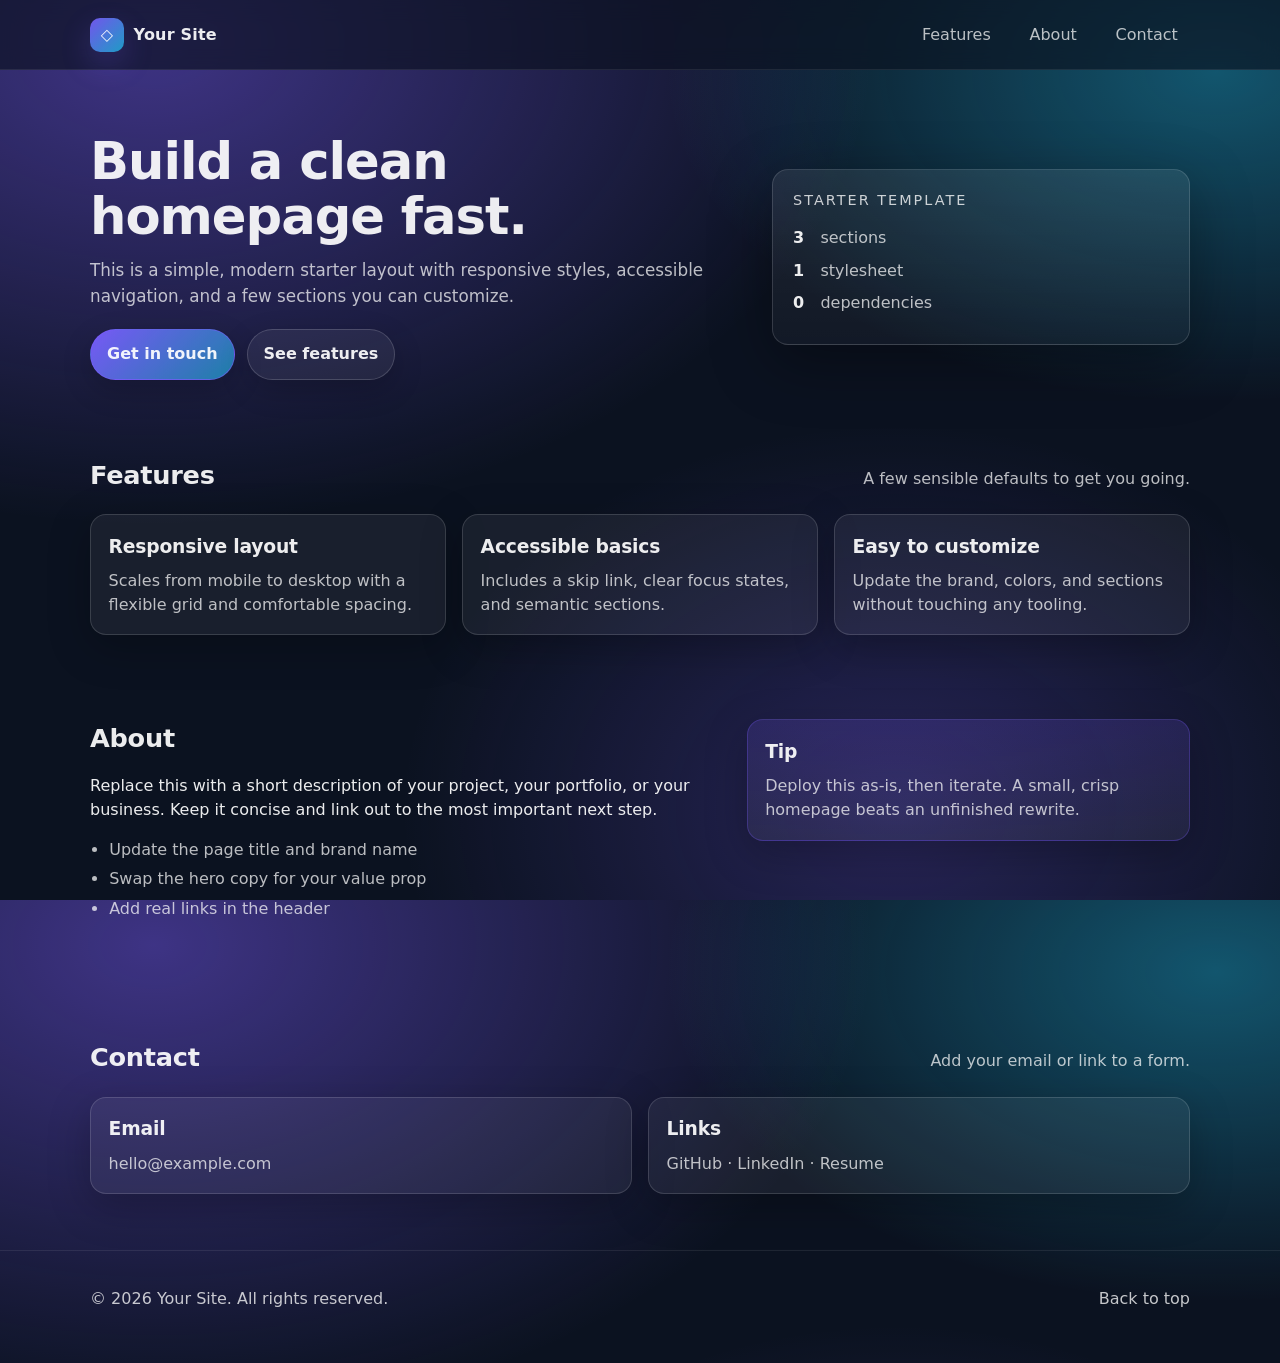
==== index.html @ 3b4b8f5f "Initial homepage" ====
<!doctype html>
<html lang="en">
  <head>
    <meta charset="utf-8" />
    <meta name="viewport" content="width=device-width, initial-scale=1" />
    <title>Home</title>
    <meta name="description" content="A simple, responsive homepage starter." />
    <link rel="stylesheet" href="styles.css" />
  </head>
  <body>
    <a class="skip-link" href="#main">Skip to content</a>

    <header class="site-header">
      <div class="container header-inner">
        <a class="brand" href="/" aria-label="Homepage">
          <span class="brand-mark" aria-hidden="true">◇</span>
          <span class="brand-name">Your Site</span>
        </a>

        <nav class="nav" aria-label="Primary">
          <a href="#features">Features</a>
          <a href="#about">About</a>
          <a href="#contact">Contact</a>
        </nav>
      </div>
    </header>

    <main id="main">
      <section class="hero">
        <div class="container hero-inner">
          <div class="hero-copy">
            <h1>Build a clean homepage fast.</h1>
            <p class="lede">
              This is a simple, modern starter layout with responsive styles, accessible navigation, and a few
              sections you can customize.
            </p>
            <div class="hero-actions">
              <a class="button primary" href="#contact">Get in touch</a>
              <a class="button" href="#features">See features</a>
            </div>
          </div>

          <div class="hero-card" role="presentation">
            <div class="hero-card-inner">
              <p class="eyebrow">Starter template</p>
              <p class="hero-stat"><span class="hero-stat-number">3</span> sections</p>
              <p class="hero-stat"><span class="hero-stat-number">1</span> stylesheet</p>
              <p class="hero-stat"><span class="hero-stat-number">0</span> dependencies</p>
            </div>
          </div>
        </div>
      </section>

      <section id="features" class="section">
        <div class="container">
          <div class="section-head">
            <h2>Features</h2>
            <p class="muted">A few sensible defaults to get you going.</p>
          </div>

          <div class="grid">
            <article class="card">
              <h3>Responsive layout</h3>
              <p>Scales from mobile to desktop with a flexible grid and comfortable spacing.</p>
            </article>
            <article class="card">
              <h3>Accessible basics</h3>
              <p>Includes a skip link, clear focus states, and semantic sections.</p>
            </article>
            <article class="card">
              <h3>Easy to customize</h3>
              <p>Update the brand, colors, and sections without touching any tooling.</p>
            </article>
          </div>
        </div>
      </section>

      <section id="about" class="section alt">
        <div class="container split">
          <div>
            <h2>About</h2>
            <p>
              Replace this with a short description of your project, your portfolio, or your business. Keep it
              concise and link out to the most important next step.
            </p>
            <ul class="checklist">
              <li>Update the page title and brand name</li>
              <li>Swap the hero copy for your value prop</li>
              <li>Add real links in the header</li>
            </ul>
          </div>

          <aside class="card callout" aria-label="Quick note">
            <h3>Tip</h3>
            <p>Deploy this as-is, then iterate. A small, crisp homepage beats an unfinished rewrite.</p>
          </aside>
        </div>
      </section>

      <section id="contact" class="section">
        <div class="container">
          <div class="section-head">
            <h2>Contact</h2>
            <p class="muted">Add your email or link to a form.</p>
          </div>

          <div class="contact">
            <div class="card">
              <h3>Email</h3>
              <p>
                <a href="mailto:hello@example.com">hello@example.com</a>
              </p>
            </div>
            <div class="card">
              <h3>Links</h3>
              <p>
                <a href="#">GitHub</a> · <a href="#">LinkedIn</a> · <a href="#">Resume</a>
              </p>
            </div>
          </div>
        </div>
      </section>
    </main>

    <footer class="site-footer">
      <div class="container footer-inner">
        <p>© <span id="year">2026</span> Your Site. All rights reserved.</p>
        <a href="#main">Back to top</a>
      </div>
    </footer>

    <script>
      // Keep the footer year current with zero build tooling.
      document.getElementById("year").textContent = String(new Date().getFullYear());
    </script>
  </body>
</html>
---- styles.css ----
:root {
  --bg: #0b1220;
  --panel: rgba(255, 255, 255, 0.06);
  --panel-strong: rgba(255, 255, 255, 0.1);
  --text: rgba(255, 255, 255, 0.92);
  --muted: rgba(255, 255, 255, 0.72);
  --border: rgba(255, 255, 255, 0.14);
  --shadow: 0 18px 60px rgba(0, 0, 0, 0.35);
  --accent: #7c5cff;
  --accent-2: #20d3ff;

  --radius: 16px;
  --radius-sm: 12px;
  --container: 1100px;
}

*,
*::before,
*::after {
  box-sizing: border-box;
}

html,
body {
  height: 100%;
}

body {
  margin: 0;
  font-family: ui-sans-serif, system-ui, -apple-system, Segoe UI, Roboto, Helvetica, Arial, "Apple Color Emoji",
    "Segoe UI Emoji";
  line-height: 1.5;
  color: var(--text);
  background:
    radial-gradient(1200px 800px at 12% 5%, rgba(124, 92, 255, 0.45), transparent 60%),
    radial-gradient(1000px 600px at 95% 8%, rgba(32, 211, 255, 0.35), transparent 55%),
    radial-gradient(900px 700px at 70% 90%, rgba(124, 92, 255, 0.25), transparent 55%),
    var(--bg);
}

a {
  color: inherit;
  text-decoration: none;
}

a:hover {
  text-decoration: underline;
}

:focus-visible {
  outline: 3px solid rgba(32, 211, 255, 0.85);
  outline-offset: 3px;
  border-radius: 10px;
}

.container {
  width: min(var(--container), calc(100% - 2rem));
  margin-inline: auto;
}

.skip-link {
  position: absolute;
  left: 1rem;
  top: 1rem;
  padding: 0.65rem 0.9rem;
  border-radius: 999px;
  background: rgba(255, 255, 255, 0.14);
  border: 1px solid rgba(255, 255, 255, 0.2);
  transform: translateY(-180%);
  transition: transform 180ms ease;
  z-index: 999;
}

.skip-link:focus {
  transform: translateY(0);
}

.site-header {
  position: sticky;
  top: 0;
  z-index: 50;
  border-bottom: 1px solid rgba(255, 255, 255, 0.08);
  background: rgba(11, 18, 32, 0.65);
  backdrop-filter: blur(10px);
}

.header-inner {
  display: flex;
  align-items: center;
  justify-content: space-between;
  gap: 1rem;
  padding: 0.9rem 0;
}

.brand {
  display: inline-flex;
  align-items: center;
  gap: 0.6rem;
  font-weight: 720;
  letter-spacing: 0.2px;
}

.brand-mark {
  display: inline-grid;
  place-items: center;
  width: 34px;
  height: 34px;
  border-radius: 10px;
  background: linear-gradient(135deg, rgba(124, 92, 255, 0.9), rgba(32, 211, 255, 0.7));
  box-shadow: 0 12px 30px rgba(124, 92, 255, 0.22);
}

.nav {
  display: flex;
  gap: 0.9rem;
  flex-wrap: wrap;
}

.nav a {
  padding: 0.45rem 0.7rem;
  border-radius: 999px;
  color: var(--muted);
  border: 1px solid transparent;
}

.nav a:hover {
  color: var(--text);
  background: rgba(255, 255, 255, 0.06);
  border-color: rgba(255, 255, 255, 0.1);
  text-decoration: none;
}

.hero {
  padding: clamp(2.5rem, 5vw, 4.25rem) 0 1.25rem;
}

.hero-inner {
  display: grid;
  grid-template-columns: 1.4fr 0.9fr;
  gap: clamp(1.25rem, 3vw, 2rem);
  align-items: center;
}

.hero h1 {
  margin: 0 0 0.85rem;
  font-size: clamp(2rem, 4vw, 3.2rem);
  line-height: 1.08;
  letter-spacing: -0.02em;
}

.lede {
  margin: 0 0 1.25rem;
  color: var(--muted);
  font-size: 1.05rem;
  max-width: 62ch;
}

.hero-actions {
  display: flex;
  gap: 0.75rem;
  flex-wrap: wrap;
}

.button {
  display: inline-flex;
  align-items: center;
  justify-content: center;
  padding: 0.78rem 1rem;
  border-radius: 999px;
  border: 1px solid rgba(255, 255, 255, 0.16);
  background: rgba(255, 255, 255, 0.06);
  color: var(--text);
  text-decoration: none;
  font-weight: 650;
  box-shadow: 0 10px 30px rgba(0, 0, 0, 0.2);
}

.button:hover {
  text-decoration: none;
  background: rgba(255, 255, 255, 0.09);
}

.button.primary {
  border-color: rgba(124, 92, 255, 0.55);
  background: linear-gradient(135deg, rgba(124, 92, 255, 0.95), rgba(32, 211, 255, 0.55));
}

.hero-card {
  border-radius: var(--radius);
  border: 1px solid rgba(255, 255, 255, 0.14);
  background: linear-gradient(180deg, rgba(255, 255, 255, 0.08), rgba(255, 255, 255, 0.03));
  box-shadow: var(--shadow);
  overflow: hidden;
}

.hero-card-inner {
  padding: 1.25rem;
}

.eyebrow {
  margin: 0 0 0.9rem;
  color: rgba(255, 255, 255, 0.78);
  font-size: 0.9rem;
  letter-spacing: 0.14em;
  text-transform: uppercase;
}

.hero-stat {
  margin: 0.55rem 0;
  color: var(--muted);
}

.hero-stat-number {
  display: inline-block;
  min-width: 2ch;
  color: var(--text);
  font-weight: 800;
  letter-spacing: -0.01em;
}

.section {
  padding: clamp(2.25rem, 4.5vw, 3.5rem) 0;
}

.section.alt {
  padding-top: 1.75rem;
}

.section-head {
  display: flex;
  align-items: baseline;
  justify-content: space-between;
  gap: 1rem;
  margin-bottom: 1.25rem;
  flex-wrap: wrap;
}

.section h2 {
  margin: 0;
  font-size: 1.6rem;
  letter-spacing: -0.01em;
}

.muted {
  margin: 0;
  color: var(--muted);
}

.grid {
  display: grid;
  grid-template-columns: repeat(3, minmax(0, 1fr));
  gap: 1rem;
}

.split {
  display: grid;
  grid-template-columns: 1.3fr 0.9fr;
  gap: 1rem;
  align-items: start;
}

.card {
  border-radius: var(--radius);
  border: 1px solid rgba(255, 255, 255, 0.14);
  background: rgba(255, 255, 255, 0.06);
  padding: 1.1rem 1.1rem;
  box-shadow: 0 12px 42px rgba(0, 0, 0, 0.25);
}

.card h3 {
  margin: 0 0 0.5rem;
  letter-spacing: -0.01em;
}

.card p {
  margin: 0;
  color: var(--muted);
}

.callout {
  background: linear-gradient(180deg, rgba(124, 92, 255, 0.16), rgba(255, 255, 255, 0.05));
  border-color: rgba(124, 92, 255, 0.28);
}

.checklist {
  margin: 1rem 0 0;
  padding-left: 1.2rem;
  color: var(--muted);
}

.checklist li {
  margin: 0.35rem 0;
}

.contact {
  display: grid;
  grid-template-columns: repeat(2, minmax(0, 1fr));
  gap: 1rem;
}

.site-footer {
  border-top: 1px solid rgba(255, 255, 255, 0.08);
  padding: 1.25rem 0 2.25rem;
  color: rgba(255, 255, 255, 0.76);
}

.footer-inner {
  display: flex;
  justify-content: space-between;
  align-items: center;
  gap: 1rem;
  flex-wrap: wrap;
}

@media (max-width: 900px) {
  .hero-inner {
    grid-template-columns: 1fr;
  }

  .grid {
    grid-template-columns: 1fr;
  }

  .split {
    grid-template-columns: 1fr;
  }

  .contact {
    grid-template-columns: 1fr;
  }
}

@media (prefers-reduced-motion: reduce) {
  * {
    scroll-behavior: auto !important;
    transition: none !important;
    animation: none !important;
  }
}
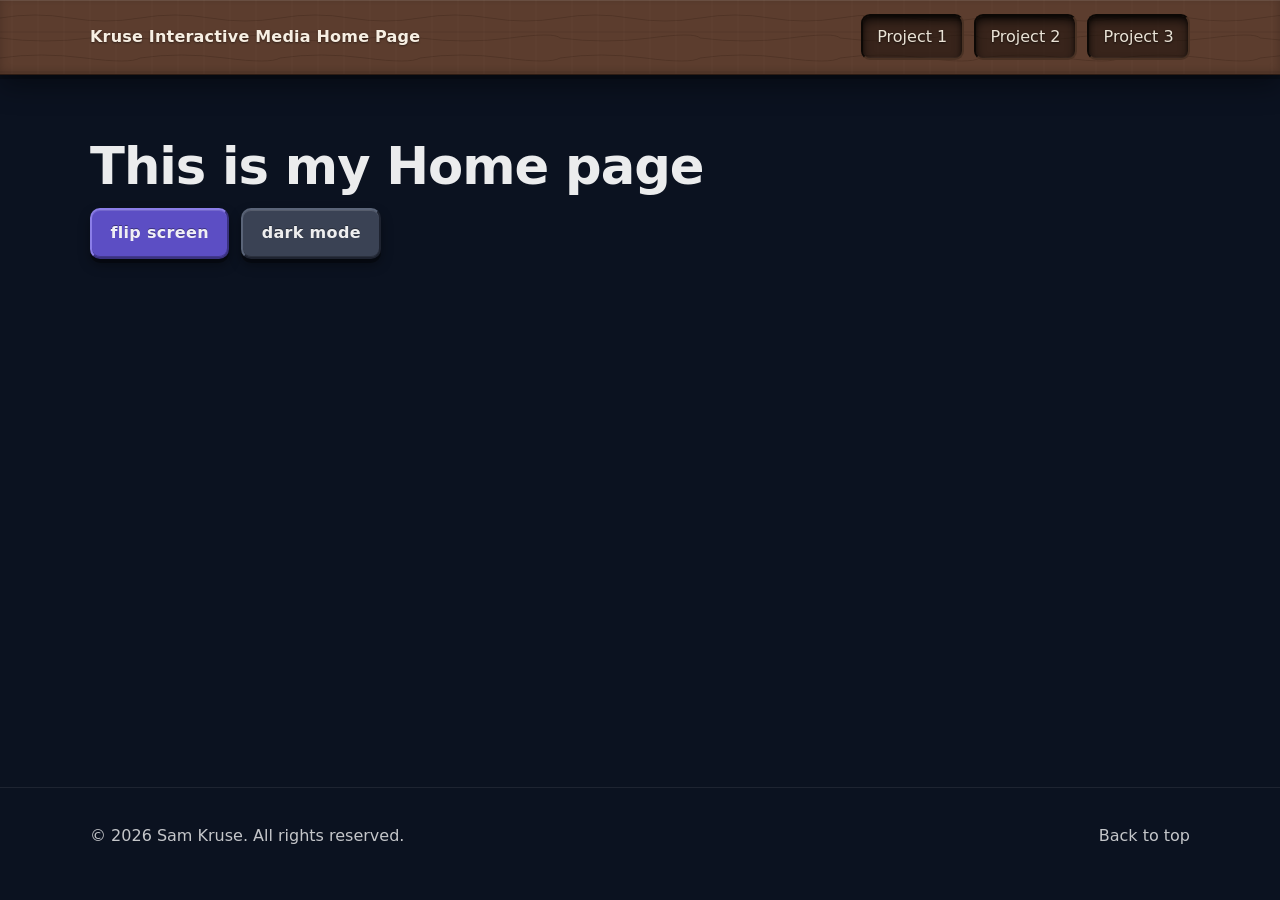
==== commit b4bb9063: "Update homepage title and content; enhance styles with skeuomorphic design elements and improved but" ====
--- a/index.html
+++ b/index.html
@@ -3,7 +3,7 @@
   <head>
     <meta charset="utf-8" />
     <meta name="viewport" content="width=device-width, initial-scale=1" />
-    <title>Home</title>
+    <title>Kruse Interactive Media</title>
     <meta name="description" content="A simple, responsive homepage starter." />
     <link rel="stylesheet" href="styles.css" />
   </head>
@@ -13,14 +13,13 @@
     <header class="site-header">
       <div class="container header-inner">
         <a class="brand" href="/" aria-label="Homepage">
-          <span class="brand-mark" aria-hidden="true">◇</span>
-          <span class="brand-name">Your Site</span>
+          <span class="brand-name">Kruse Interactive Media Home Page</span>
         </a>
 
         <nav class="nav" aria-label="Primary">
-          <a href="#features">Features</a>
-          <a href="#about">About</a>
-          <a href="#contact">Contact</a>
+          <a href="#features">Project 1</a>
+          <a href="#about">Project 2</a>
+          <a href="#contact">Project 3</a>
         </nav>
       </div>
     </header>
@@ -29,102 +28,23 @@
       <section class="hero">
         <div class="container hero-inner">
           <div class="hero-copy">
-            <h1>Build a clean homepage fast.</h1>
-            <p class="lede">
-              This is a simple, modern starter layout with responsive styles, accessible navigation, and a few
-              sections you can customize.
-            </p>
+            <h1>This is my Home page</h1>
             <div class="hero-actions">
-              <a class="button primary" href="#contact">Get in touch</a>
-              <a class="button" href="#features">See features</a>
-            </div>
-          </div>
-
-          <div class="hero-card" role="presentation">
-            <div class="hero-card-inner">
-              <p class="eyebrow">Starter template</p>
-              <p class="hero-stat"><span class="hero-stat-number">3</span> sections</p>
-              <p class="hero-stat"><span class="hero-stat-number">1</span> stylesheet</p>
-              <p class="hero-stat"><span class="hero-stat-number">0</span> dependencies</p>
+              <a class="button primary" href="#contact">flip screen</a>
+              <a class="button" href="#features">dark mode</a>
             </div>
           </div>
         </div>
       </section>
 
-      <section id="features" class="section">
-        <div class="container">
-          <div class="section-head">
-            <h2>Features</h2>
-            <p class="muted">A few sensible defaults to get you going.</p>
-          </div>
+    
 
-          <div class="grid">
-            <article class="card">
-              <h3>Responsive layout</h3>
-              <p>Scales from mobile to desktop with a flexible grid and comfortable spacing.</p>
-            </article>
-            <article class="card">
-              <h3>Accessible basics</h3>
-              <p>Includes a skip link, clear focus states, and semantic sections.</p>
-            </article>
-            <article class="card">
-              <h3>Easy to customize</h3>
-              <p>Update the brand, colors, and sections without touching any tooling.</p>
-            </article>
-          </div>
-        </div>
-      </section>
-
-      <section id="about" class="section alt">
-        <div class="container split">
-          <div>
-            <h2>About</h2>
-            <p>
-              Replace this with a short description of your project, your portfolio, or your business. Keep it
-              concise and link out to the most important next step.
-            </p>
-            <ul class="checklist">
-              <li>Update the page title and brand name</li>
-              <li>Swap the hero copy for your value prop</li>
-              <li>Add real links in the header</li>
-            </ul>
-          </div>
-
-          <aside class="card callout" aria-label="Quick note">
-            <h3>Tip</h3>
-            <p>Deploy this as-is, then iterate. A small, crisp homepage beats an unfinished rewrite.</p>
-          </aside>
-        </div>
-      </section>
-
-      <section id="contact" class="section">
-        <div class="container">
-          <div class="section-head">
-            <h2>Contact</h2>
-            <p class="muted">Add your email or link to a form.</p>
-          </div>
-
-          <div class="contact">
-            <div class="card">
-              <h3>Email</h3>
-              <p>
-                <a href="mailto:hello@example.com">hello@example.com</a>
-              </p>
-            </div>
-            <div class="card">
-              <h3>Links</h3>
-              <p>
-                <a href="#">GitHub</a> · <a href="#">LinkedIn</a> · <a href="#">Resume</a>
-              </p>
-            </div>
-          </div>
-        </div>
-      </section>
+     
     </main>
 
     <footer class="site-footer">
       <div class="container footer-inner">
-        <p>© <span id="year">2026</span> Your Site. All rights reserved.</p>
+        <p>© <span id="year">2026</span> Sam Kruse. All rights reserved.</p>
         <a href="#main">Back to top</a>
       </div>
     </footer>
--- a/styles.css
+++ b/styles.css
@@ -1,17 +1,31 @@
 :root {
   --bg: #0b1220;
-  --panel: rgba(255, 255, 255, 0.06);
-  --panel-strong: rgba(255, 255, 255, 0.1);
   --text: rgba(255, 255, 255, 0.92);
   --muted: rgba(255, 255, 255, 0.72);
-  --border: rgba(255, 255, 255, 0.14);
-  --shadow: 0 18px 60px rgba(0, 0, 0, 0.35);
-  --accent: #7c5cff;
-  --accent-2: #20d3ff;
-
-  --radius: 16px;
-  --radius-sm: 12px;
   --container: 1100px;
+
+  /* Skeuomorphic buttons — solid surfaces only */
+  --btn-secondary: #3a4254;
+  --btn-secondary-hover: #464f63;
+  --btn-secondary-edge-hi: #5a6478;
+  --btn-secondary-edge-lo: #1e2330;
+
+  --btn-primary: #5c4ec4;
+  --btn-primary-hover: #6e62d4;
+  --btn-primary-edge-hi: #8b7ee8;
+  --btn-primary-edge-lo: #3a3280;
+
+  /* Wood header + nav — tiled SVG grain (embedded, no external assets) */
+  --wood-base: #5c3d2e;
+  --wood-frame: #2d1c14;
+  --wood-grain: url("data:image/svg+xml,%3Csvg xmlns='http://www.w3.org/2000/svg' width='140' height='140' viewBox='0 0 140 140'%3E%3Crect fill='%235c3d2e' width='140' height='140'/%3E%3Cg fill='none' stroke='%233d2618' stroke-opacity='.45' stroke-width='.9'%3E%3Cpath d='M0 18 Q35 12 70 18 T140 18'/%3E%3Cpath d='M0 38 Q45 44 90 38 T140 38'/%3E%3Cpath d='M0 58 Q40 52 85 58 T140 58'/%3E%3Cpath d='M0 78 Q50 84 95 78 T140 78'/%3E%3Cpath d='M0 98 Q38 92 76 98 T140 98'/%3E%3Cpath d='M0 118 Q42 124 88 118 T140 118'/%3E%3C/g%3E%3Cg fill='none' stroke='%237a5a42' stroke-opacity='.22' stroke-width='.6'%3E%3Cpath d='M12 0 v140 M38 0 v140 M64 0 v140 M90 0 v140 M116 0 v140'/%3E%3C/g%3E%3Cg fill='none' stroke='%232a1810' stroke-opacity='.35' stroke-width='.5'%3E%3Cpath d='M0 32 h140 M0 72 h140 M0 108 h140'/%3E%3C/g%3E%3C/svg%3E");
+
+  /* Nav pads — tactile bevel */
+  --nav-pad-face: rgba(28, 18, 12, 0.55);
+  --nav-pad-inset-tl: #4a3224;
+  --nav-pad-inset-br: #0c0805;
+  --nav-pad-raised-tl: #7a5c44;
+  --nav-pad-raised-br: #1a100a;
 }
 
 *,
@@ -31,11 +45,7 @@
     "Segoe UI Emoji";
   line-height: 1.5;
   color: var(--text);
-  background:
-    radial-gradient(1200px 800px at 12% 5%, rgba(124, 92, 255, 0.45), transparent 60%),
-    radial-gradient(1000px 600px at 95% 8%, rgba(32, 211, 255, 0.35), transparent 55%),
-    radial-gradient(900px 700px at 70% 90%, rgba(124, 92, 255, 0.25), transparent 55%),
-    var(--bg);
+  background: var(--bg);
 }
 
 a {
@@ -48,7 +58,7 @@
 }
 
 :focus-visible {
-  outline: 3px solid rgba(32, 211, 255, 0.85);
+  outline: 3px solid rgba(100, 180, 255, 0.9);
   outline-offset: 3px;
   border-radius: 10px;
 }
@@ -79,9 +89,15 @@
   position: sticky;
   top: 0;
   z-index: 50;
-  border-bottom: 1px solid rgba(255, 255, 255, 0.08);
-  background: rgba(11, 18, 32, 0.65);
-  backdrop-filter: blur(10px);
+  background-color: var(--wood-base);
+  background-image: var(--wood-grain);
+  background-size: 140px 140px;
+  border-bottom: 1px solid var(--wood-frame);
+  box-shadow:
+    inset 0 1px 0 rgba(255, 255, 255, 0.1),
+    inset 0 -2px 8px rgba(0, 0, 0, 0.2),
+    0 4px 0 rgba(0, 0, 0, 0.22),
+    0 10px 28px rgba(0, 0, 0, 0.42);
 }
 
 .header-inner {
@@ -98,36 +114,88 @@
   gap: 0.6rem;
   font-weight: 720;
   letter-spacing: 0.2px;
-}
-
-.brand-mark {
-  display: inline-grid;
-  place-items: center;
-  width: 34px;
-  height: 34px;
-  border-radius: 10px;
-  background: linear-gradient(135deg, rgba(124, 92, 255, 0.9), rgba(32, 211, 255, 0.7));
-  box-shadow: 0 12px 30px rgba(124, 92, 255, 0.22);
+  color: rgba(255, 248, 235, 0.96);
+  text-shadow: 0 1px 2px rgba(0, 0, 0, 0.45);
+}
+
+.brand:hover {
+  text-decoration: none;
+  color: #fffef8;
 }
 
 .nav {
   display: flex;
-  gap: 0.9rem;
+  gap: 0.65rem;
   flex-wrap: wrap;
-}
-
+  align-items: center;
+}
+
+/* Inset “well” nav controls — recessed into the wood panel; hover lifts a beveled pad */
 .nav a {
-  padding: 0.45rem 0.7rem;
-  border-radius: 999px;
-  color: var(--muted);
-  border: 1px solid transparent;
+  position: relative;
+  cursor: pointer;
+  -webkit-tap-highlight-color: transparent;
+  touch-action: manipulation;
+  user-select: none;
+  padding: 0.55rem 0.9rem;
+  border-radius: 9px;
+  color: rgba(255, 248, 235, 0.9);
+  background: var(--nav-pad-face);
+  border-style: solid;
+  border-width: 2px;
+  /* At rest: bevel reads “pressed into” the wood */
+  border-color: var(--nav-pad-inset-br) var(--nav-pad-inset-tl) var(--nav-pad-inset-tl) var(--nav-pad-inset-br);
+  text-decoration: none;
+  text-shadow: 0 1px 2px rgba(0, 0, 0, 0.6);
+  box-shadow:
+    inset 0 5px 10px rgba(0, 0, 0, 0.65),
+    inset 0 2px 3px rgba(0, 0, 0, 0.45),
+    inset 0 -1px 0 rgba(255, 255, 255, 0.04);
+  transition:
+    color 0.2s cubic-bezier(0.34, 1.2, 0.64, 1),
+    background 0.2s cubic-bezier(0.34, 1.2, 0.64, 1),
+    border-color 0.18s ease,
+    box-shadow 0.22s cubic-bezier(0.34, 1.2, 0.64, 1),
+    transform 0.2s cubic-bezier(0.34, 1.2, 0.64, 1),
+    filter 0.2s ease;
 }
 
 .nav a:hover {
-  color: var(--text);
-  background: rgba(255, 255, 255, 0.06);
-  border-color: rgba(255, 255, 255, 0.1);
-  text-decoration: none;
+  color: #fffef8;
+  background: rgba(48, 32, 22, 0.82);
+  border-color: var(--nav-pad-raised-tl) var(--nav-pad-raised-br) var(--nav-pad-raised-br) var(--nav-pad-raised-tl);
+  text-decoration: none;
+  filter: brightness(1.06);
+  /* Pad lifts off the grain: lighter face + stacked “air” under the control */
+  transform: translateY(-5px) scale(1.03);
+  box-shadow:
+    inset 0 1px 0 rgba(255, 255, 255, 0.18),
+    inset 0 -3px 6px rgba(0, 0, 0, 0.35),
+    0 2px 0 rgba(0, 0, 0, 0.45),
+    0 5px 0 rgba(0, 0, 0, 0.28),
+    0 12px 22px rgba(0, 0, 0, 0.55),
+    0 0 0 1px rgba(255, 200, 130, 0.22);
+}
+
+.nav a:active {
+  color: rgba(255, 245, 230, 0.95);
+  background: rgba(12, 8, 5, 0.88);
+  border-color: var(--nav-pad-inset-br) var(--nav-pad-inset-tl) var(--nav-pad-inset-tl) var(--nav-pad-inset-br);
+  filter: brightness(0.88);
+  /* Thunk: snaps down past rest — deeper than default */
+  transform: translateY(2px) scale(0.96);
+  box-shadow:
+    inset 0 8px 16px rgba(0, 0, 0, 0.85),
+    inset 0 3px 6px rgba(0, 0, 0, 0.65),
+    inset 0 1px 0 rgba(0, 0, 0, 0.4),
+    0 1px 3px rgba(0, 0, 0, 0.5);
+  transition-duration: 0.05s;
+  transition-timing-function: cubic-bezier(0.4, 0, 0.6, 1);
+}
+
+.nav a:focus-visible {
+  outline: 2px solid rgba(255, 210, 140, 0.9);
+  outline-offset: 4px;
 }
 
 .hero {
@@ -136,7 +204,7 @@
 
 .hero-inner {
   display: grid;
-  grid-template-columns: 1.4fr 0.9fr;
+  grid-template-columns: 1fr;
   gap: clamp(1.25rem, 3vw, 2rem);
   align-items: center;
 }
@@ -148,160 +216,113 @@
   letter-spacing: -0.02em;
 }
 
-.lede {
-  margin: 0 0 1.25rem;
-  color: var(--muted);
-  font-size: 1.05rem;
-  max-width: 62ch;
-}
-
 .hero-actions {
   display: flex;
   gap: 0.75rem;
   flex-wrap: wrap;
 }
 
+/* Skeuomorphic “physical” buttons: beveled border + top highlight + bottom shadow */
 .button {
+  cursor: pointer;
   display: inline-flex;
   align-items: center;
   justify-content: center;
-  padding: 0.78rem 1rem;
-  border-radius: 999px;
-  border: 1px solid rgba(255, 255, 255, 0.16);
-  background: rgba(255, 255, 255, 0.06);
+  padding: 0.7rem 1.15rem;
+  min-height: 2.75rem;
+  border-radius: 10px;
+  border-style: solid;
+  border-width: 2px;
+  border-color: var(--btn-secondary-edge-hi) var(--btn-secondary-edge-lo) var(--btn-secondary-edge-lo)
+    var(--btn-secondary-edge-hi);
+  background: var(--btn-secondary);
   color: var(--text);
   text-decoration: none;
   font-weight: 650;
-  box-shadow: 0 10px 30px rgba(0, 0, 0, 0.2);
+  letter-spacing: 0.02em;
+  text-shadow: 0 -1px 0 rgba(0, 0, 0, 0.35);
+  box-shadow:
+    inset 0 1px 0 rgba(255, 255, 255, 0.14),
+    inset 0 -1px 0 rgba(0, 0, 0, 0.28),
+    0 4px 0 rgba(0, 0, 0, 0.35),
+    0 6px 12px rgba(0, 0, 0, 0.35);
+  transition:
+    background 0.2s cubic-bezier(0.33, 1, 0.68, 1),
+    transform 0.16s cubic-bezier(0.33, 1, 0.68, 1),
+    box-shadow 0.2s cubic-bezier(0.33, 1, 0.68, 1),
+    border-color 0.16s ease,
+    filter 0.2s ease;
 }
 
 .button:hover {
   text-decoration: none;
-  background: rgba(255, 255, 255, 0.09);
+  background: var(--btn-secondary-hover);
+  filter: brightness(1.08);
+  transform: translateY(-3px);
+  box-shadow:
+    inset 0 1px 0 rgba(255, 255, 255, 0.22),
+    inset 0 -1px 0 rgba(0, 0, 0, 0.22),
+    0 6px 0 rgba(0, 0, 0, 0.32),
+    0 10px 20px rgba(0, 0, 0, 0.42),
+    0 0 0 1px rgba(255, 255, 255, 0.06);
+}
+
+.button:active {
+  filter: brightness(0.94);
+  transform: translateY(2px) scale(0.985);
+  border-color: var(--btn-secondary-edge-lo) var(--btn-secondary-edge-hi) var(--btn-secondary-edge-hi)
+    var(--btn-secondary-edge-lo);
+  box-shadow:
+    inset 0 3px 6px rgba(0, 0, 0, 0.5),
+    inset 0 1px 2px rgba(0, 0, 0, 0.4),
+    0 1px 0 rgba(0, 0, 0, 0.35);
+  transition-duration: 0.08s;
 }
 
 .button.primary {
-  border-color: rgba(124, 92, 255, 0.55);
-  background: linear-gradient(135deg, rgba(124, 92, 255, 0.95), rgba(32, 211, 255, 0.55));
-}
-
-.hero-card {
-  border-radius: var(--radius);
-  border: 1px solid rgba(255, 255, 255, 0.14);
-  background: linear-gradient(180deg, rgba(255, 255, 255, 0.08), rgba(255, 255, 255, 0.03));
-  box-shadow: var(--shadow);
-  overflow: hidden;
-}
-
-.hero-card-inner {
-  padding: 1.25rem;
-}
-
-.eyebrow {
-  margin: 0 0 0.9rem;
-  color: rgba(255, 255, 255, 0.78);
-  font-size: 0.9rem;
-  letter-spacing: 0.14em;
-  text-transform: uppercase;
-}
-
-.hero-stat {
-  margin: 0.55rem 0;
-  color: var(--muted);
-}
-
-.hero-stat-number {
-  display: inline-block;
-  min-width: 2ch;
-  color: var(--text);
-  font-weight: 800;
-  letter-spacing: -0.01em;
-}
-
-.section {
-  padding: clamp(2.25rem, 4.5vw, 3.5rem) 0;
-}
-
-.section.alt {
-  padding-top: 1.75rem;
-}
-
-.section-head {
-  display: flex;
-  align-items: baseline;
-  justify-content: space-between;
-  gap: 1rem;
-  margin-bottom: 1.25rem;
-  flex-wrap: wrap;
-}
-
-.section h2 {
-  margin: 0;
-  font-size: 1.6rem;
-  letter-spacing: -0.01em;
-}
-
-.muted {
-  margin: 0;
-  color: var(--muted);
-}
-
-.grid {
-  display: grid;
-  grid-template-columns: repeat(3, minmax(0, 1fr));
-  gap: 1rem;
-}
-
-.split {
-  display: grid;
-  grid-template-columns: 1.3fr 0.9fr;
-  gap: 1rem;
-  align-items: start;
-}
-
-.card {
-  border-radius: var(--radius);
-  border: 1px solid rgba(255, 255, 255, 0.14);
-  background: rgba(255, 255, 255, 0.06);
-  padding: 1.1rem 1.1rem;
-  box-shadow: 0 12px 42px rgba(0, 0, 0, 0.25);
-}
-
-.card h3 {
-  margin: 0 0 0.5rem;
-  letter-spacing: -0.01em;
-}
-
-.card p {
-  margin: 0;
-  color: var(--muted);
-}
-
-.callout {
-  background: linear-gradient(180deg, rgba(124, 92, 255, 0.16), rgba(255, 255, 255, 0.05));
-  border-color: rgba(124, 92, 255, 0.28);
-}
-
-.checklist {
-  margin: 1rem 0 0;
-  padding-left: 1.2rem;
-  color: var(--muted);
-}
-
-.checklist li {
-  margin: 0.35rem 0;
-}
-
-.contact {
-  display: grid;
-  grid-template-columns: repeat(2, minmax(0, 1fr));
-  gap: 1rem;
+  background: var(--btn-primary);
+  border-color: var(--btn-primary-edge-hi) var(--btn-primary-edge-lo) var(--btn-primary-edge-lo)
+    var(--btn-primary-edge-hi);
+}
+
+.button.primary:hover {
+  background: var(--btn-primary-hover);
+  filter: brightness(1.1) saturate(1.08);
+  box-shadow:
+    inset 0 1px 0 rgba(255, 255, 255, 0.25),
+    inset 0 -1px 0 rgba(0, 0, 0, 0.2),
+    0 6px 0 rgba(40, 30, 90, 0.55),
+    0 10px 22px rgba(60, 40, 140, 0.45),
+    0 0 0 1px rgba(180, 160, 255, 0.25),
+    0 0 28px rgba(100, 70, 200, 0.35);
+}
+
+.button.primary:active {
+  filter: brightness(0.92) saturate(1.05);
+  border-color: var(--btn-primary-edge-lo) var(--btn-primary-edge-hi) var(--btn-primary-edge-hi)
+    var(--btn-primary-edge-lo);
+  box-shadow:
+    inset 0 3px 8px rgba(0, 0, 0, 0.55),
+    inset 0 2px 4px rgba(30, 20, 70, 0.5),
+    0 1px 0 rgba(0, 0, 0, 0.4);
+}
+
+.button:focus-visible {
+  outline: 2px solid rgba(160, 190, 255, 0.95);
+  outline-offset: 3px;
+}
+
+.button.primary:focus-visible {
+  outline-color: rgba(210, 200, 255, 0.95);
 }
 
 .site-footer {
   border-top: 1px solid rgba(255, 255, 255, 0.08);
   padding: 1.25rem 0 2.25rem;
   color: rgba(255, 255, 255, 0.76);
+  position: fixed;
+  bottom: 0;
+  width: 100%;
 }
 
 .footer-inner {
@@ -310,24 +331,6 @@
   align-items: center;
   gap: 1rem;
   flex-wrap: wrap;
-}
-
-@media (max-width: 900px) {
-  .hero-inner {
-    grid-template-columns: 1fr;
-  }
-
-  .grid {
-    grid-template-columns: 1fr;
-  }
-
-  .split {
-    grid-template-columns: 1fr;
-  }
-
-  .contact {
-    grid-template-columns: 1fr;
-  }
 }
 
 @media (prefers-reduced-motion: reduce) {
@@ -336,4 +339,15 @@
     transition: none !important;
     animation: none !important;
   }
-}
+
+  .button {
+    transition: none;
+  }
+
+  .nav a:hover,
+  .nav a:active,
+  .button:hover,
+  .button:active {
+    transform: none;
+  }
+}
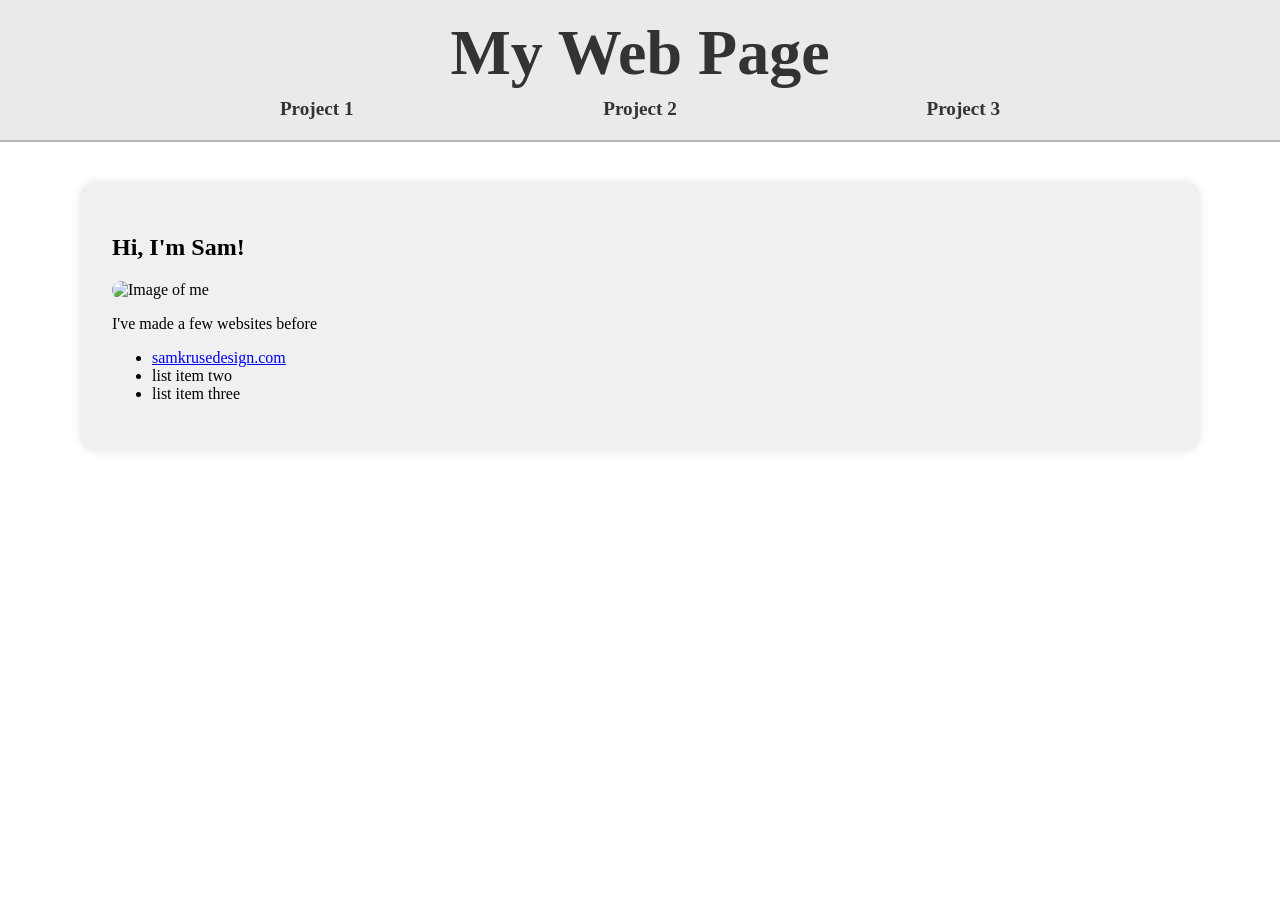
==== commit 7f764536: "Revamp homepage layout and content; update navigation links and introduce a personal introduction se" ====
--- a/index.html
+++ b/index.html
@@ -8,33 +8,37 @@
     <link rel="stylesheet" href="styles.css" />
   </head>
   <body>
-    <a class="skip-link" href="#main">Skip to content</a>
 
     <header class="site-header">
-      <div class="container header-inner">
-        <a class="brand" href="/" aria-label="Homepage">
-          <span class="brand-name">Kruse Interactive Media Home Page</span>
+        <a class="brand" href="/">
+          <h1 class="brand-name">My Web Page</h1>
         </a>
 
-        <nav class="nav" aria-label="Primary">
-          <a href="#features">Project 1</a>
-          <a href="#about">Project 2</a>
-          <a href="#contact">Project 3</a>
+        <nav>
+          <a href="#p1">Project 1</a>
+          <a href="#p2">Project 2</a>
+          <a href="#p3">Project 3</a>
         </nav>
-      </div>
     </header>
 
     <main id="main">
-      <section class="hero">
-        <div class="container hero-inner">
-          <div class="hero-copy">
-            <h1>This is my Home page</h1>
-            <div class="hero-actions">
-              <a class="button primary" href="#contact">flip screen</a>
-              <a class="button" href="#features">dark mode</a>
-            </div>
-          </div>
-        </div>
+      <section class="Intro">
+       
+        
+            <h2>Hi, I'm Sam!</h2>
+            <img src="img/profilePhoto.jpg" alt="Image of me">
+            <p>I've made a few websites before</p>
+            <ul>
+              <li><a href="https://samkrusedesign.com">samkrusedesign.com</a></li>
+              <li>list item two</li>
+              <li>list item three</li>
+            </ul>
+            
+
+           
+            
+           
+       
       </section>
 
     
@@ -42,16 +46,7 @@
      
     </main>
 
-    <footer class="site-footer">
-      <div class="container footer-inner">
-        <p>© <span id="year">2026</span> Sam Kruse. All rights reserved.</p>
-        <a href="#main">Back to top</a>
-      </div>
-    </footer>
 
-    <script>
-      // Keep the footer year current with zero build tooling.
-      document.getElementById("year").textContent = String(new Date().getFullYear());
-    </script>
+    <script src="js/main.js" type="module"></script>
   </body>
 </html>
--- a/styles.css
+++ b/styles.css
@@ -1,353 +1,67 @@
-:root {
-  --bg: #0b1220;
-  --text: rgba(255, 255, 255, 0.92);
-  --muted: rgba(255, 255, 255, 0.72);
-  --container: 1100px;
+/* Layout-only CSS: basic positioning and spacing. */
 
-  /* Skeuomorphic buttons — solid surfaces only */
-  --btn-secondary: #3a4254;
-  --btn-secondary-hover: #464f63;
-  --btn-secondary-edge-hi: #5a6478;
-  --btn-secondary-edge-lo: #1e2330;
-
-  --btn-primary: #5c4ec4;
-  --btn-primary-hover: #6e62d4;
-  --btn-primary-edge-hi: #8b7ee8;
-  --btn-primary-edge-lo: #3a3280;
-
-  /* Wood header + nav — tiled SVG grain (embedded, no external assets) */
-  --wood-base: #5c3d2e;
-  --wood-frame: #2d1c14;
-  --wood-grain: url("data:image/svg+xml,%3Csvg xmlns='http://www.w3.org/2000/svg' width='140' height='140' viewBox='0 0 140 140'%3E%3Crect fill='%235c3d2e' width='140' height='140'/%3E%3Cg fill='none' stroke='%233d2618' stroke-opacity='.45' stroke-width='.9'%3E%3Cpath d='M0 18 Q35 12 70 18 T140 18'/%3E%3Cpath d='M0 38 Q45 44 90 38 T140 38'/%3E%3Cpath d='M0 58 Q40 52 85 58 T140 58'/%3E%3Cpath d='M0 78 Q50 84 95 78 T140 78'/%3E%3Cpath d='M0 98 Q38 92 76 98 T140 98'/%3E%3Cpath d='M0 118 Q42 124 88 118 T140 118'/%3E%3C/g%3E%3Cg fill='none' stroke='%237a5a42' stroke-opacity='.22' stroke-width='.6'%3E%3Cpath d='M12 0 v140 M38 0 v140 M64 0 v140 M90 0 v140 M116 0 v140'/%3E%3C/g%3E%3Cg fill='none' stroke='%232a1810' stroke-opacity='.35' stroke-width='.5'%3E%3Cpath d='M0 32 h140 M0 72 h140 M0 108 h140'/%3E%3C/g%3E%3C/svg%3E");
-
-  /* Nav pads — tactile bevel */
-  --nav-pad-face: rgba(28, 18, 12, 0.55);
-  --nav-pad-inset-tl: #4a3224;
-  --nav-pad-inset-br: #0c0805;
-  --nav-pad-raised-tl: #7a5c44;
-  --nav-pad-raised-br: #1a100a;
-}
-
-*,
-*::before,
-*::after {
+* {
   box-sizing: border-box;
-}
-
-html,
-body {
-  height: 100%;
 }
 
 body {
   margin: 0;
-  font-family: ui-sans-serif, system-ui, -apple-system, Segoe UI, Roboto, Helvetica, Arial, "Apple Color Emoji",
-    "Segoe UI Emoji";
-  line-height: 1.5;
-  color: var(--text);
-  background: var(--bg);
-}
-
-a {
-  color: inherit;
-  text-decoration: none;
-}
-
-a:hover {
-  text-decoration: underline;
-}
-
-:focus-visible {
-  outline: 3px solid rgba(100, 180, 255, 0.9);
-  outline-offset: 3px;
-  border-radius: 10px;
-}
-
-.container {
-  width: min(var(--container), calc(100% - 2rem));
-  margin-inline: auto;
-}
-
-.skip-link {
-  position: absolute;
-  left: 1rem;
-  top: 1rem;
-  padding: 0.65rem 0.9rem;
-  border-radius: 999px;
-  background: rgba(255, 255, 255, 0.14);
-  border: 1px solid rgba(255, 255, 255, 0.2);
-  transform: translateY(-180%);
-  transition: transform 180ms ease;
-  z-index: 999;
-}
-
-.skip-link:focus {
-  transform: translateY(0);
 }
 
 .site-header {
   position: sticky;
   top: 0;
-  z-index: 50;
-  background-color: var(--wood-base);
-  background-image: var(--wood-grain);
-  background-size: 140px 140px;
-  border-bottom: 1px solid var(--wood-frame);
-  box-shadow:
-    inset 0 1px 0 rgba(255, 255, 255, 0.1),
-    inset 0 -2px 8px rgba(0, 0, 0, 0.2),
-    0 4px 0 rgba(0, 0, 0, 0.22),
-    0 10px 28px rgba(0, 0, 0, 0.42);
+  left: 0;
+  right: 0;
+  background-color: #eaeaea;
+  border-bottom: 2px solid #b7b7b7;
+  color: #fff;
+  padding: 1rem;
+  text-align: center;
+  .brand {
+    font-size: 2rem;
+    font-weight: bold;
+    color: #333;
+    text-decoration: none;
+  }
+  
+  nav {
+    padding: 0.5rem 0 0.25rem;
+    display: flex;
+    justify-content: center;
+    align-items: center;
+    gap: 20%;
+    a {
+      text-decoration: none;
+      color: #333;
+      font-weight: bold;
+      font-size: 1.2rem;
+      transition:
+        color 0.3s ease,
+        transform 0.3s ease,
+        box-shadow 0.3s ease;
+      &:hover {
+        transform: scale(1.05);
+      }
+    }
+  }
 }
 
-.header-inner {
-  display: flex;
-  align-items: center;
-  justify-content: space-between;
-  gap: 1rem;
-  padding: 0.9rem 0;
+.brand-name {
+  margin: 0;
 }
 
-.brand {
-  display: inline-flex;
-  align-items: center;
-  gap: 0.6rem;
-  font-weight: 720;
-  letter-spacing: 0.2px;
-  color: rgba(255, 248, 235, 0.96);
-  text-shadow: 0 1px 2px rgba(0, 0, 0, 0.45);
-}
-
-.brand:hover {
-  text-decoration: none;
-  color: #fffef8;
-}
-
-.nav {
-  display: flex;
-  gap: 0.65rem;
-  flex-wrap: wrap;
-  align-items: center;
-}
-
-/* Inset “well” nav controls — recessed into the wood panel; hover lifts a beveled pad */
-.nav a {
-  position: relative;
-  cursor: pointer;
-  -webkit-tap-highlight-color: transparent;
-  touch-action: manipulation;
-  user-select: none;
-  padding: 0.55rem 0.9rem;
-  border-radius: 9px;
-  color: rgba(255, 248, 235, 0.9);
-  background: var(--nav-pad-face);
-  border-style: solid;
-  border-width: 2px;
-  /* At rest: bevel reads “pressed into” the wood */
-  border-color: var(--nav-pad-inset-br) var(--nav-pad-inset-tl) var(--nav-pad-inset-tl) var(--nav-pad-inset-br);
-  text-decoration: none;
-  text-shadow: 0 1px 2px rgba(0, 0, 0, 0.6);
-  box-shadow:
-    inset 0 5px 10px rgba(0, 0, 0, 0.65),
-    inset 0 2px 3px rgba(0, 0, 0, 0.45),
-    inset 0 -1px 0 rgba(255, 255, 255, 0.04);
-  transition:
-    color 0.2s cubic-bezier(0.34, 1.2, 0.64, 1),
-    background 0.2s cubic-bezier(0.34, 1.2, 0.64, 1),
-    border-color 0.18s ease,
-    box-shadow 0.22s cubic-bezier(0.34, 1.2, 0.64, 1),
-    transform 0.2s cubic-bezier(0.34, 1.2, 0.64, 1),
-    filter 0.2s ease;
-}
-
-.nav a:hover {
-  color: #fffef8;
-  background: rgba(48, 32, 22, 0.82);
-  border-color: var(--nav-pad-raised-tl) var(--nav-pad-raised-br) var(--nav-pad-raised-br) var(--nav-pad-raised-tl);
-  text-decoration: none;
-  filter: brightness(1.06);
-  /* Pad lifts off the grain: lighter face + stacked “air” under the control */
-  transform: translateY(-5px) scale(1.03);
-  box-shadow:
-    inset 0 1px 0 rgba(255, 255, 255, 0.18),
-    inset 0 -3px 6px rgba(0, 0, 0, 0.35),
-    0 2px 0 rgba(0, 0, 0, 0.45),
-    0 5px 0 rgba(0, 0, 0, 0.28),
-    0 12px 22px rgba(0, 0, 0, 0.55),
-    0 0 0 1px rgba(255, 200, 130, 0.22);
-}
-
-.nav a:active {
-  color: rgba(255, 245, 230, 0.95);
-  background: rgba(12, 8, 5, 0.88);
-  border-color: var(--nav-pad-inset-br) var(--nav-pad-inset-tl) var(--nav-pad-inset-tl) var(--nav-pad-inset-br);
-  filter: brightness(0.88);
-  /* Thunk: snaps down past rest — deeper than default */
-  transform: translateY(2px) scale(0.96);
-  box-shadow:
-    inset 0 8px 16px rgba(0, 0, 0, 0.85),
-    inset 0 3px 6px rgba(0, 0, 0, 0.65),
-    inset 0 1px 0 rgba(0, 0, 0, 0.4),
-    0 1px 3px rgba(0, 0, 0, 0.5);
-  transition-duration: 0.05s;
-  transition-timing-function: cubic-bezier(0.4, 0, 0.6, 1);
-}
-
-.nav a:focus-visible {
-  outline: 2px solid rgba(255, 210, 140, 0.9);
-  outline-offset: 4px;
-}
-
-.hero {
-  padding: clamp(2.5rem, 5vw, 4.25rem) 0 1.25rem;
-}
-
-.hero-inner {
-  display: grid;
-  grid-template-columns: 1fr;
-  gap: clamp(1.25rem, 3vw, 2rem);
-  align-items: center;
-}
-
-.hero h1 {
-  margin: 0 0 0.85rem;
-  font-size: clamp(2rem, 4vw, 3.2rem);
-  line-height: 1.08;
-  letter-spacing: -0.02em;
-}
-
-.hero-actions {
-  display: flex;
-  gap: 0.75rem;
-  flex-wrap: wrap;
-}
-
-/* Skeuomorphic “physical” buttons: beveled border + top highlight + bottom shadow */
-.button {
-  cursor: pointer;
-  display: inline-flex;
-  align-items: center;
-  justify-content: center;
-  padding: 0.7rem 1.15rem;
-  min-height: 2.75rem;
-  border-radius: 10px;
-  border-style: solid;
-  border-width: 2px;
-  border-color: var(--btn-secondary-edge-hi) var(--btn-secondary-edge-lo) var(--btn-secondary-edge-lo)
-    var(--btn-secondary-edge-hi);
-  background: var(--btn-secondary);
-  color: var(--text);
-  text-decoration: none;
-  font-weight: 650;
-  letter-spacing: 0.02em;
-  text-shadow: 0 -1px 0 rgba(0, 0, 0, 0.35);
-  box-shadow:
-    inset 0 1px 0 rgba(255, 255, 255, 0.14),
-    inset 0 -1px 0 rgba(0, 0, 0, 0.28),
-    0 4px 0 rgba(0, 0, 0, 0.35),
-    0 6px 12px rgba(0, 0, 0, 0.35);
-  transition:
-    background 0.2s cubic-bezier(0.33, 1, 0.68, 1),
-    transform 0.16s cubic-bezier(0.33, 1, 0.68, 1),
-    box-shadow 0.2s cubic-bezier(0.33, 1, 0.68, 1),
-    border-color 0.16s ease,
-    filter 0.2s ease;
-}
-
-.button:hover {
-  text-decoration: none;
-  background: var(--btn-secondary-hover);
-  filter: brightness(1.08);
-  transform: translateY(-3px);
-  box-shadow:
-    inset 0 1px 0 rgba(255, 255, 255, 0.22),
-    inset 0 -1px 0 rgba(0, 0, 0, 0.22),
-    0 6px 0 rgba(0, 0, 0, 0.32),
-    0 10px 20px rgba(0, 0, 0, 0.42),
-    0 0 0 1px rgba(255, 255, 255, 0.06);
-}
-
-.button:active {
-  filter: brightness(0.94);
-  transform: translateY(2px) scale(0.985);
-  border-color: var(--btn-secondary-edge-lo) var(--btn-secondary-edge-hi) var(--btn-secondary-edge-hi)
-    var(--btn-secondary-edge-lo);
-  box-shadow:
-    inset 0 3px 6px rgba(0, 0, 0, 0.5),
-    inset 0 1px 2px rgba(0, 0, 0, 0.4),
-    0 1px 0 rgba(0, 0, 0, 0.35);
-  transition-duration: 0.08s;
-}
-
-.button.primary {
-  background: var(--btn-primary);
-  border-color: var(--btn-primary-edge-hi) var(--btn-primary-edge-lo) var(--btn-primary-edge-lo)
-    var(--btn-primary-edge-hi);
-}
-
-.button.primary:hover {
-  background: var(--btn-primary-hover);
-  filter: brightness(1.1) saturate(1.08);
-  box-shadow:
-    inset 0 1px 0 rgba(255, 255, 255, 0.25),
-    inset 0 -1px 0 rgba(0, 0, 0, 0.2),
-    0 6px 0 rgba(40, 30, 90, 0.55),
-    0 10px 22px rgba(60, 40, 140, 0.45),
-    0 0 0 1px rgba(180, 160, 255, 0.25),
-    0 0 28px rgba(100, 70, 200, 0.35);
-}
-
-.button.primary:active {
-  filter: brightness(0.92) saturate(1.05);
-  border-color: var(--btn-primary-edge-lo) var(--btn-primary-edge-hi) var(--btn-primary-edge-hi)
-    var(--btn-primary-edge-lo);
-  box-shadow:
-    inset 0 3px 8px rgba(0, 0, 0, 0.55),
-    inset 0 2px 4px rgba(30, 20, 70, 0.5),
-    0 1px 0 rgba(0, 0, 0, 0.4);
-}
-
-.button:focus-visible {
-  outline: 2px solid rgba(160, 190, 255, 0.95);
-  outline-offset: 3px;
-}
-
-.button.primary:focus-visible {
-  outline-color: rgba(210, 200, 255, 0.95);
-}
-
-.site-footer {
-  border-top: 1px solid rgba(255, 255, 255, 0.08);
-  padding: 1.25rem 0 2.25rem;
-  color: rgba(255, 255, 255, 0.76);
-  position: fixed;
-  bottom: 0;
-  width: 100%;
-}
-
-.footer-inner {
-  display: flex;
-  justify-content: space-between;
-  align-items: center;
-  gap: 1rem;
-  flex-wrap: wrap;
-}
-
-@media (prefers-reduced-motion: reduce) {
-  * {
-    scroll-behavior: auto !important;
-    transition: none !important;
-    animation: none !important;
-  }
-
-  .button {
-    transition: none;
-  }
-
-  .nav a:hover,
-  .nav a:active,
-  .button:hover,
-  .button:active {
-    transform: none;
+.Intro {
+  padding: 2rem 0;
+  margin: 2.5rem 5rem;
+  background-color: #f0f0f0;
+  border-radius: 1rem;
+  padding: 2rem;
+  box-shadow: 0 0 10px 0 rgba(0, 0, 0, 0.1);
+  img {
+    width: 100%;
+    height: 100%;
+    object-fit: cover;
+    border-radius: 1rem;
   }
 }
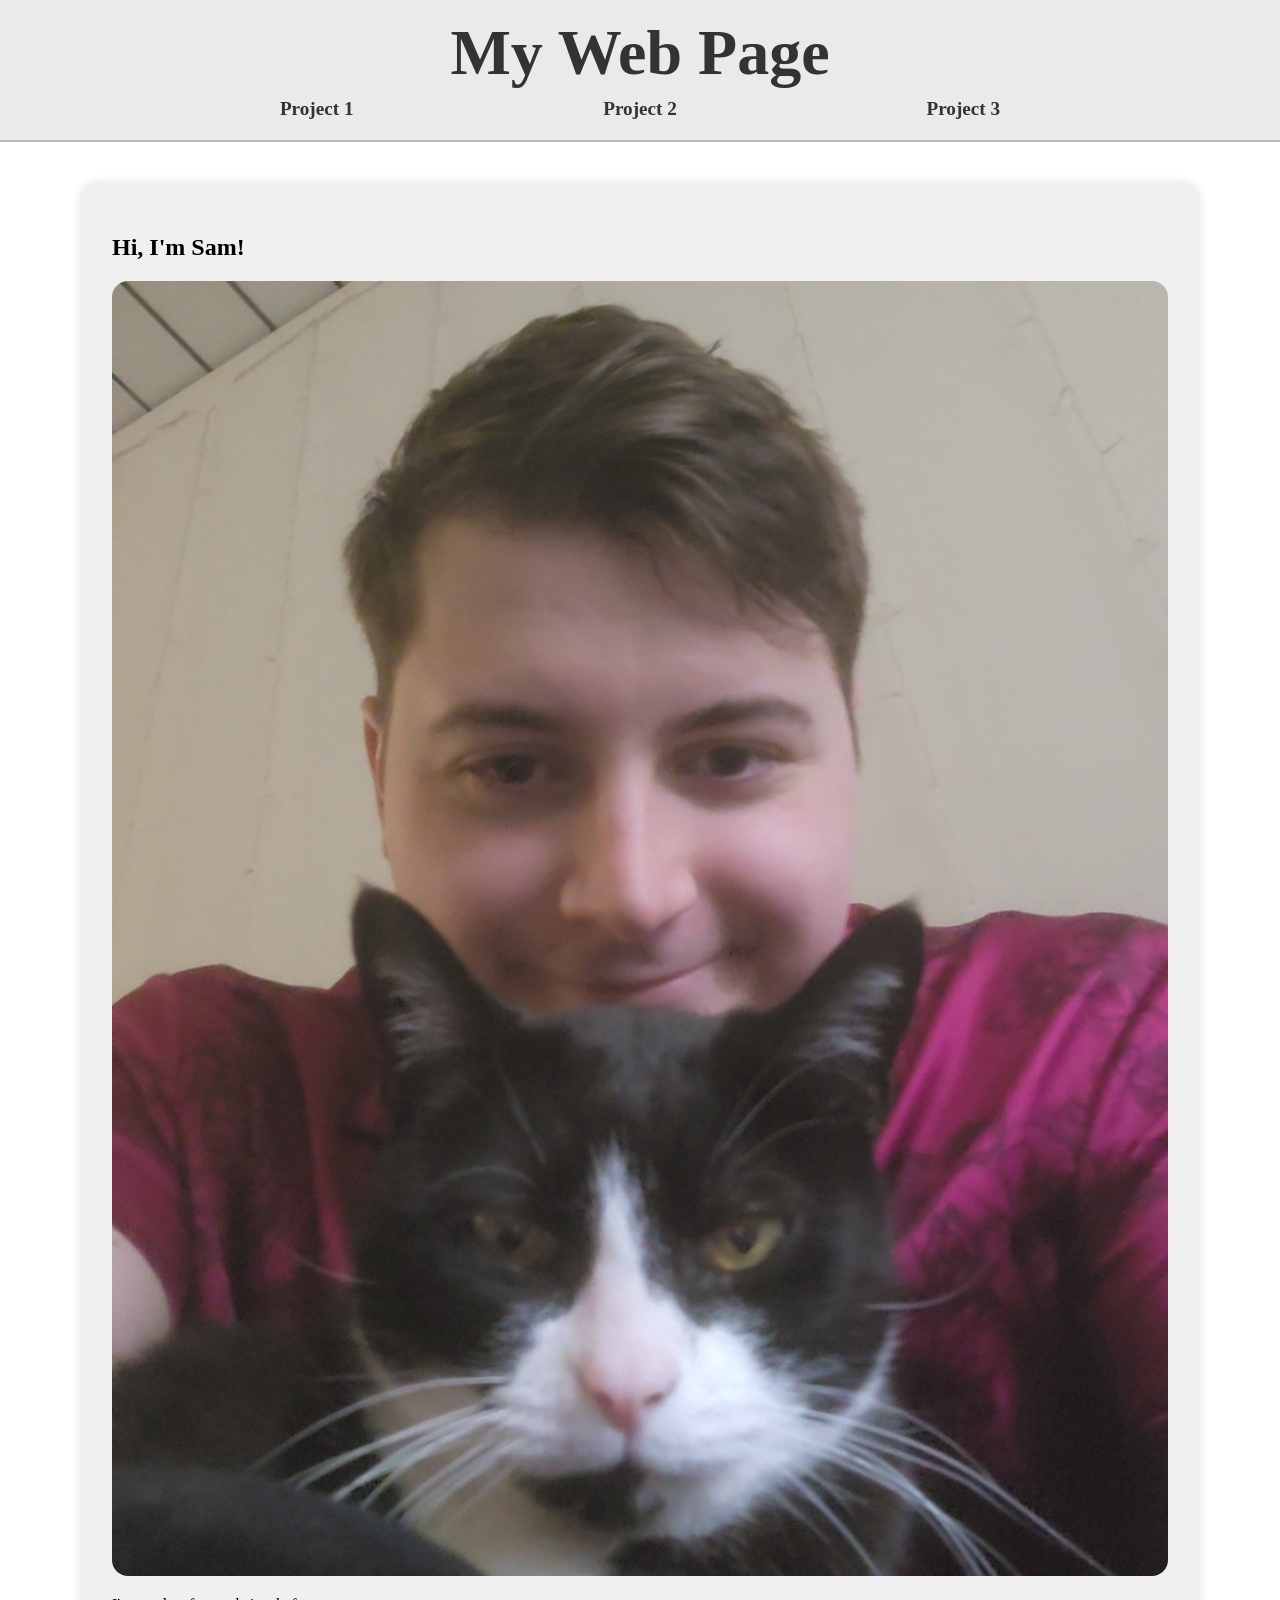
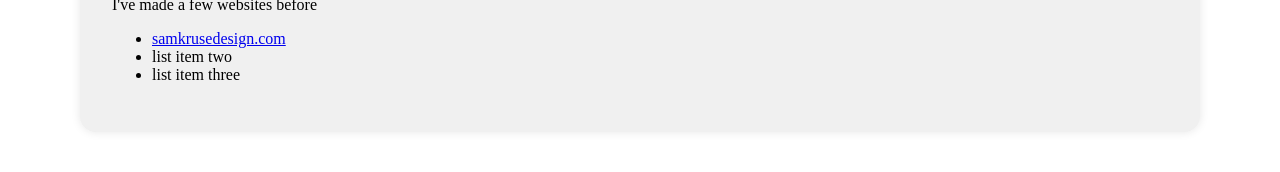
==== commit 34078341: "week2 week2" ====
--- a/index.html
+++ b/index.html
@@ -15,7 +15,7 @@
         </a>
 
         <nav>
-          <a href="#p1">Project 1</a>
+          <a href="project-1/">Project 1</a>
           <a href="#p2">Project 2</a>
           <a href="#p3">Project 3</a>
         </nav>
